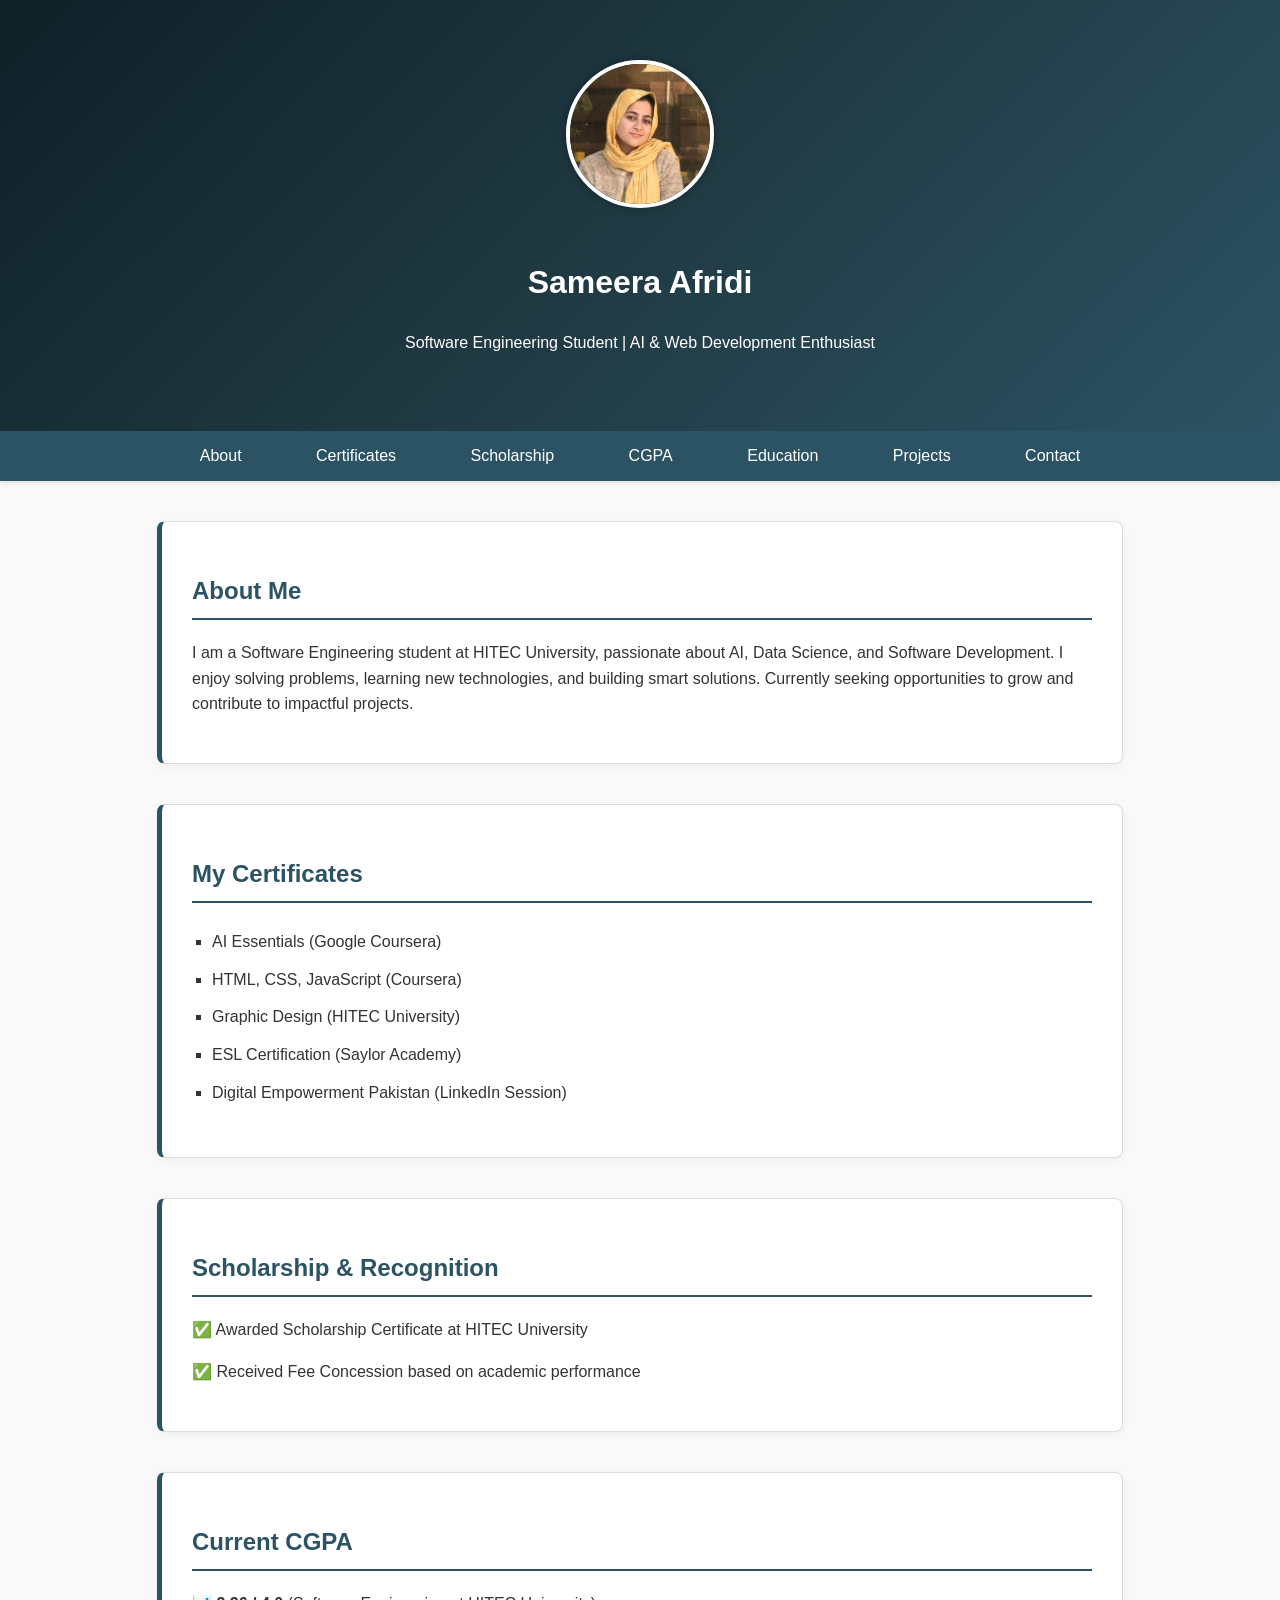
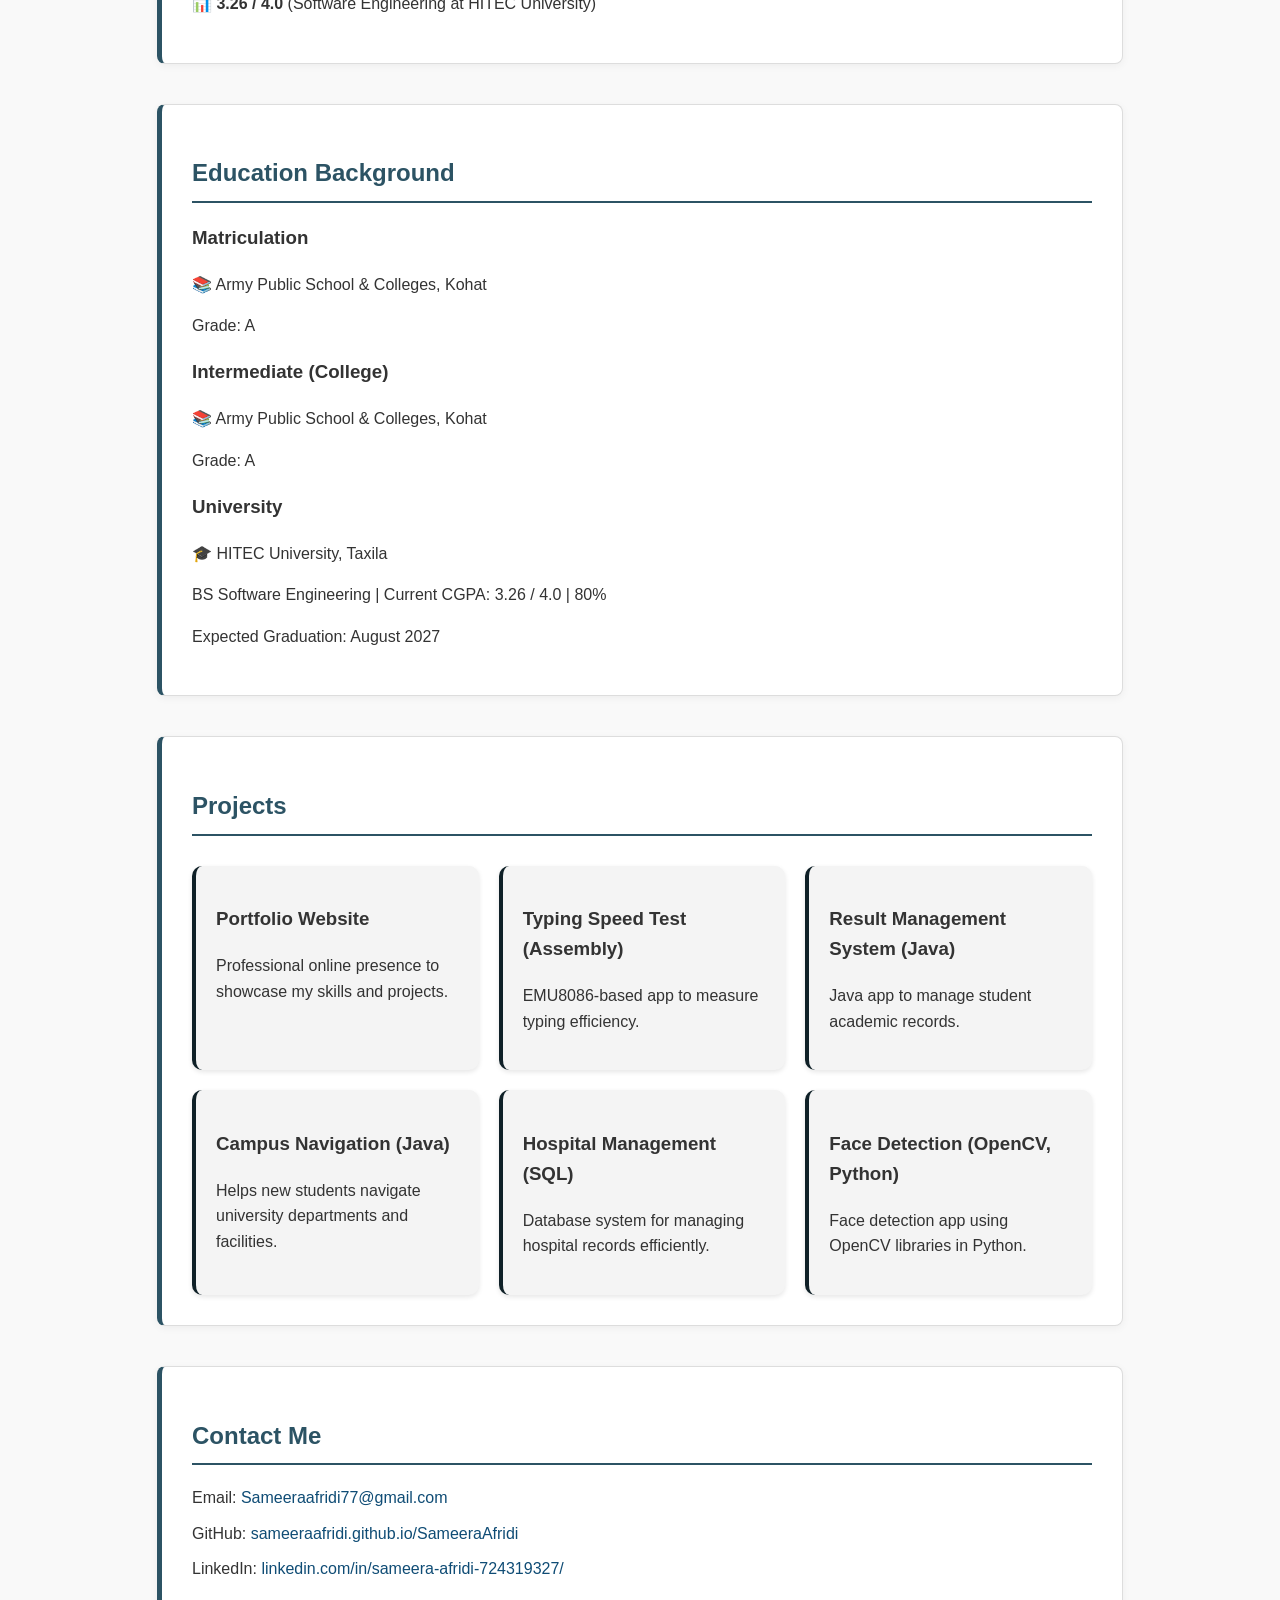
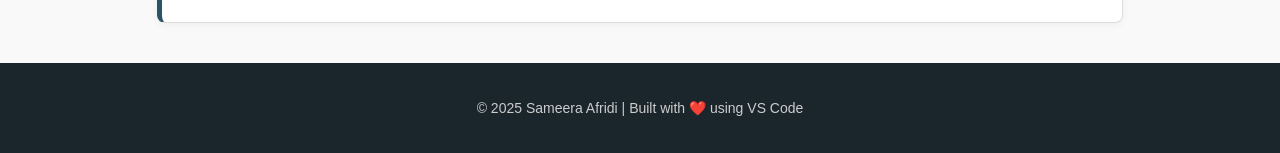
==== portfolio.html @ ee8865da "Initial commit: Portfolio website" ====
<!DOCTYPE html>
<html lang="en">
<head>
    <meta charset="UTF-8">
    <meta name="viewport" content="width=device-width, initial-scale=1.0">
    <title>Sameera Afridi | Portfolio</title>
    <link rel="stylesheet" href="style.css">
</head>
<body>
    <header class="hero">
        <img src="pic.jpg" alt="Sameera Afridi" class="profile-pic">
        <h1>Sameera Afridi</h1>
        <p>Software Engineering Student | AI & Web Development Enthusiast</p>
    </header>

    <nav>
        <ul>
            <li><a href="#about">About</a></li>
            <li><a href="#certificates">Certificates</a></li>
            <li><a href="#scholarship">Scholarship</a></li>
            <li><a href="#cgpa">CGPA</a></li>
            <li><a href="#education">Education</a></li>
            <li><a href="#projects">Projects</a></li>
            <li><a href="#contact">Contact</a></li>
        </ul>
    </nav>

    <section id="about">
        <h2>About Me</h2>
        <p>I am a Software Engineering student at HITEC University, passionate about AI, Data Science, and Software Development. I enjoy solving problems, learning new technologies, and building smart solutions. Currently seeking opportunities to grow and contribute to impactful projects.</p>
    </section>

    <section id="certificates">
        <h2>My Certificates</h2>
        <ul>
            <li>AI Essentials (Google Coursera)</li>
            <li>HTML, CSS, JavaScript (Coursera)</li>
            <li>Graphic Design (HITEC University)</li>
            <li>ESL Certification (Saylor Academy)</li>
            <li>Digital Empowerment Pakistan (LinkedIn Session)</li>
        </ul>
    </section>

    <section id="scholarship">
        <h2>Scholarship & Recognition</h2>
        <p>✅ Awarded Scholarship Certificate at HITEC University</p>
        <p>✅ Received Fee Concession based on academic performance</p>
    </section>

    <section id="cgpa">
        <h2>Current CGPA</h2>
        <p>📊 <strong>3.26 / 4.0</strong> (Software Engineering at HITEC University)</p>
    </section>

    <section id="education">
        <h2>Education Background</h2>
        <h3>Matriculation</h3>
        <p>📚 Army Public School & Colleges, Kohat</p>
        <p>Grade: A</p>

        <h3>Intermediate (College)</h3>
        <p>📚 Army Public School & Colleges, Kohat</p>
        <p>Grade: A</p>

        <h3>University</h3>
        <p>🎓 HITEC University, Taxila</p>
        <p>BS Software Engineering | Current CGPA: 3.26 / 4.0 | 80%</p>
        <p>Expected Graduation: August 2027</p>
    </section>

    <section id="projects">
        <h2>Projects</h2>
        <div class="projects-grid">
            <div class="project-card">
                <h3>Portfolio Website</h3>
                <p>Professional online presence to showcase my skills and projects.</p>
            </div>
            <div class="project-card">
                <h3>Typing Speed Test (Assembly)</h3>
                <p>EMU8086-based app to measure typing efficiency.</p>
            </div>
            <div class="project-card">
                <h3>Result Management System (Java)</h3>
                <p>Java app to manage student academic records.</p>
            </div>
            <div class="project-card">
                <h3>Campus Navigation (Java)</h3>
                <p>Helps new students navigate university departments and facilities.</p>
            </div>
            <div class="project-card">
                <h3>Hospital Management (SQL)</h3>
                <p>Database system for managing hospital records efficiently.</p>
            </div>
            <div class="project-card">
                <h3>Face Detection (OpenCV, Python)</h3>
                <p>Face detection app using OpenCV libraries in Python.</p>
            </div>
        </div>
    </section>

    <section id="contact">
        <h2>Contact Me</h2>
        <p>Email: <a href="mailto:Sameeraafridi77@gmail.com">Sameeraafridi77@gmail.com</a></p>
        <p>GitHub: <a href="https://sameeraafridi.github.io/SameeraAfridi/">sameeraafridi.github.io/SameeraAfridi</a></p>
        <p>LinkedIn: <a href="https://linkedin.com/in/sameera-afridi-724319327/">linkedin.com/in/sameera-afridi-724319327/</a></p>
    </section>

    <footer>
        <p>© 2025 Sameera Afridi | Built with ❤️ using VS Code</p>
    </footer>
</body>
</html>
---- style.css ----
/* General Styles */
body {
    font-family: 'Segoe UI', Tahoma, Geneva, Verdana, sans-serif;
    background-color: #f9f9f9;
    margin: 0;
    padding: 0;
    color: #333;
    line-height: 1.6;
}

header.hero {
    background: linear-gradient(135deg, #0f2027, #203a43, #2c5364);
    color: white;
    text-align: center;
    padding: 60px 20px;
    position: relative;
}

.profile-pic {
    width: 140px;
    height: 140px;
    border-radius: 50%;
    border: 4px solid white;
    object-fit: cover;
    margin-bottom: 20px;
    box-shadow: 0 0 10px rgba(0,0,0,0.3);
}

/* Navigation Bar */
nav {
    background-color: #2c5364;
    text-align: center;
    padding: 12px 0;
    box-shadow: 0 2px 5px rgba(0,0,0,0.1);
}

nav ul {
    list-style: none;
    margin: 0;
    padding: 0;
}

nav ul li {
    display: inline-block;
    margin: 0 25px;
}

nav ul li a {
    color: #ffffff;
    font-weight: 500;
    text-decoration: none;
    font-size: 16px;
    padding: 5px 10px;
    transition: 0.3s;
}

nav ul li a:hover {
    background-color: #ffffff;
    color: #2c5364;
    border-radius: 5px;
}

/* Section Layout */
section {
    max-width: 900px;
    margin: 40px auto;
    padding: 30px;
    background-color: #fff;
    border: 1px solid #ddd;
    border-left: 5px solid #2c5364;
    border-radius: 8px;
    box-shadow: 0 2px 8px rgba(0,0,0,0.05);
    transition: all 0.3s;
}

section h2 {
    color: #2c5364;
    font-size: 24px;
    border-bottom: 2px solid #2c5364;
    padding-bottom: 8px;
    margin-bottom: 20px;
}

section ul {
    list-style-type: square;
    padding-left: 20px;
}

section ul li {
    padding: 6px 0;
}

/* Projects Grid */
.projects-grid {
    display: grid;
    grid-template-columns: repeat(auto-fit, minmax(250px, 1fr));
    gap: 20px;
    padding-top: 10px;
}

.project-card {
    background-color: #f4f4f4;
    padding: 20px;
    border-radius: 10px;
    border-left: 4px solid #0f2027;
    box-shadow: 0 2px 5px rgba(0,0,0,0.1);
    transition: transform 0.3s;
}

.project-card:hover {
    transform: translateY(-5px);
    box-shadow: 0 8px 15px rgba(0,0,0,0.1);
}

/* Links Styling */
a {
    color: #0f4c75;
    text-decoration: none;
    font-weight: 500;
}

a:hover {
    text-decoration: underline;
}

/* Contact Section */
#contact p {
    margin: 10px 0;
}

/* Footer */
footer {
    background-color: #1b262c;
    color: #cccccc;
    text-align: center;
    padding: 20px;
    margin-top: 20px;
    font-size: 14px;
}

/* Smooth fade for sections */
section {
    animation: fadeIn 1s ease-in;
}

@keyframes fadeIn {
    from { opacity: 0; transform: translateY(20px); }
    to { opacity: 1; transform: translateY(0); }
}
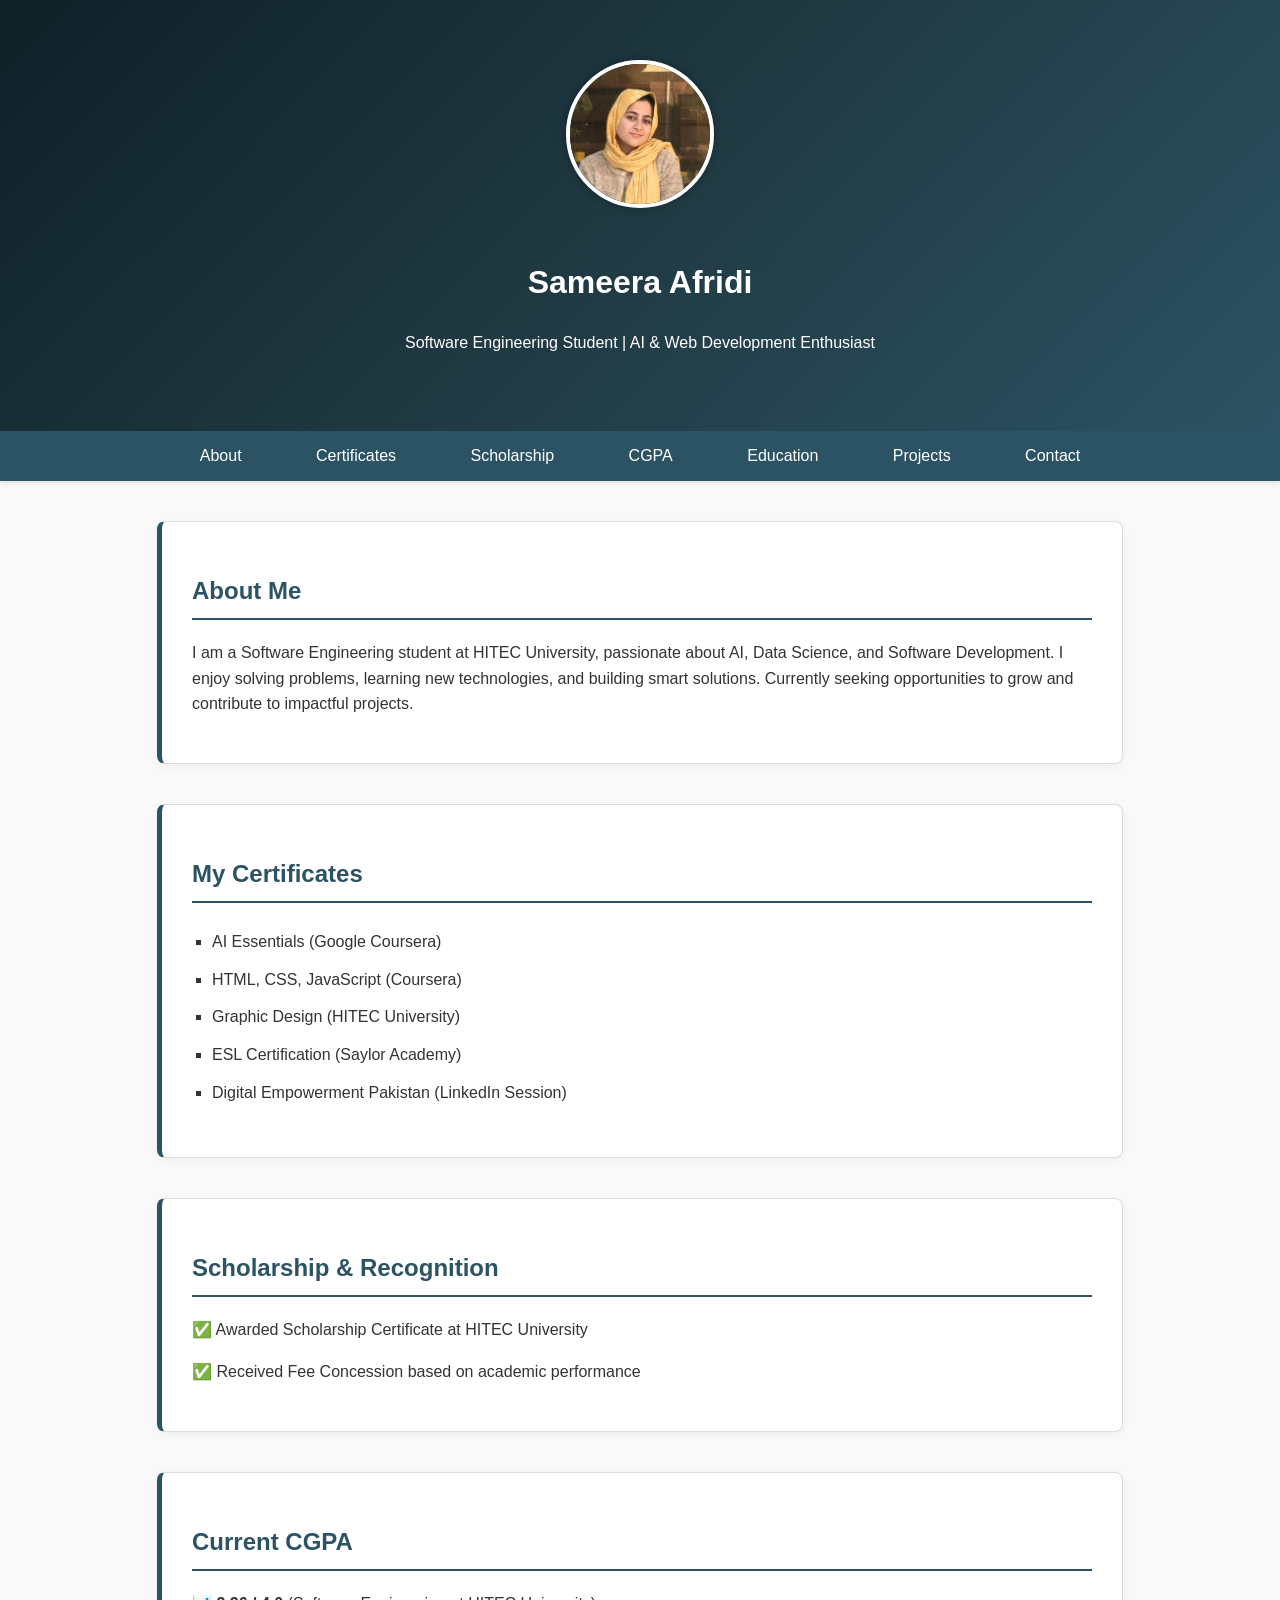
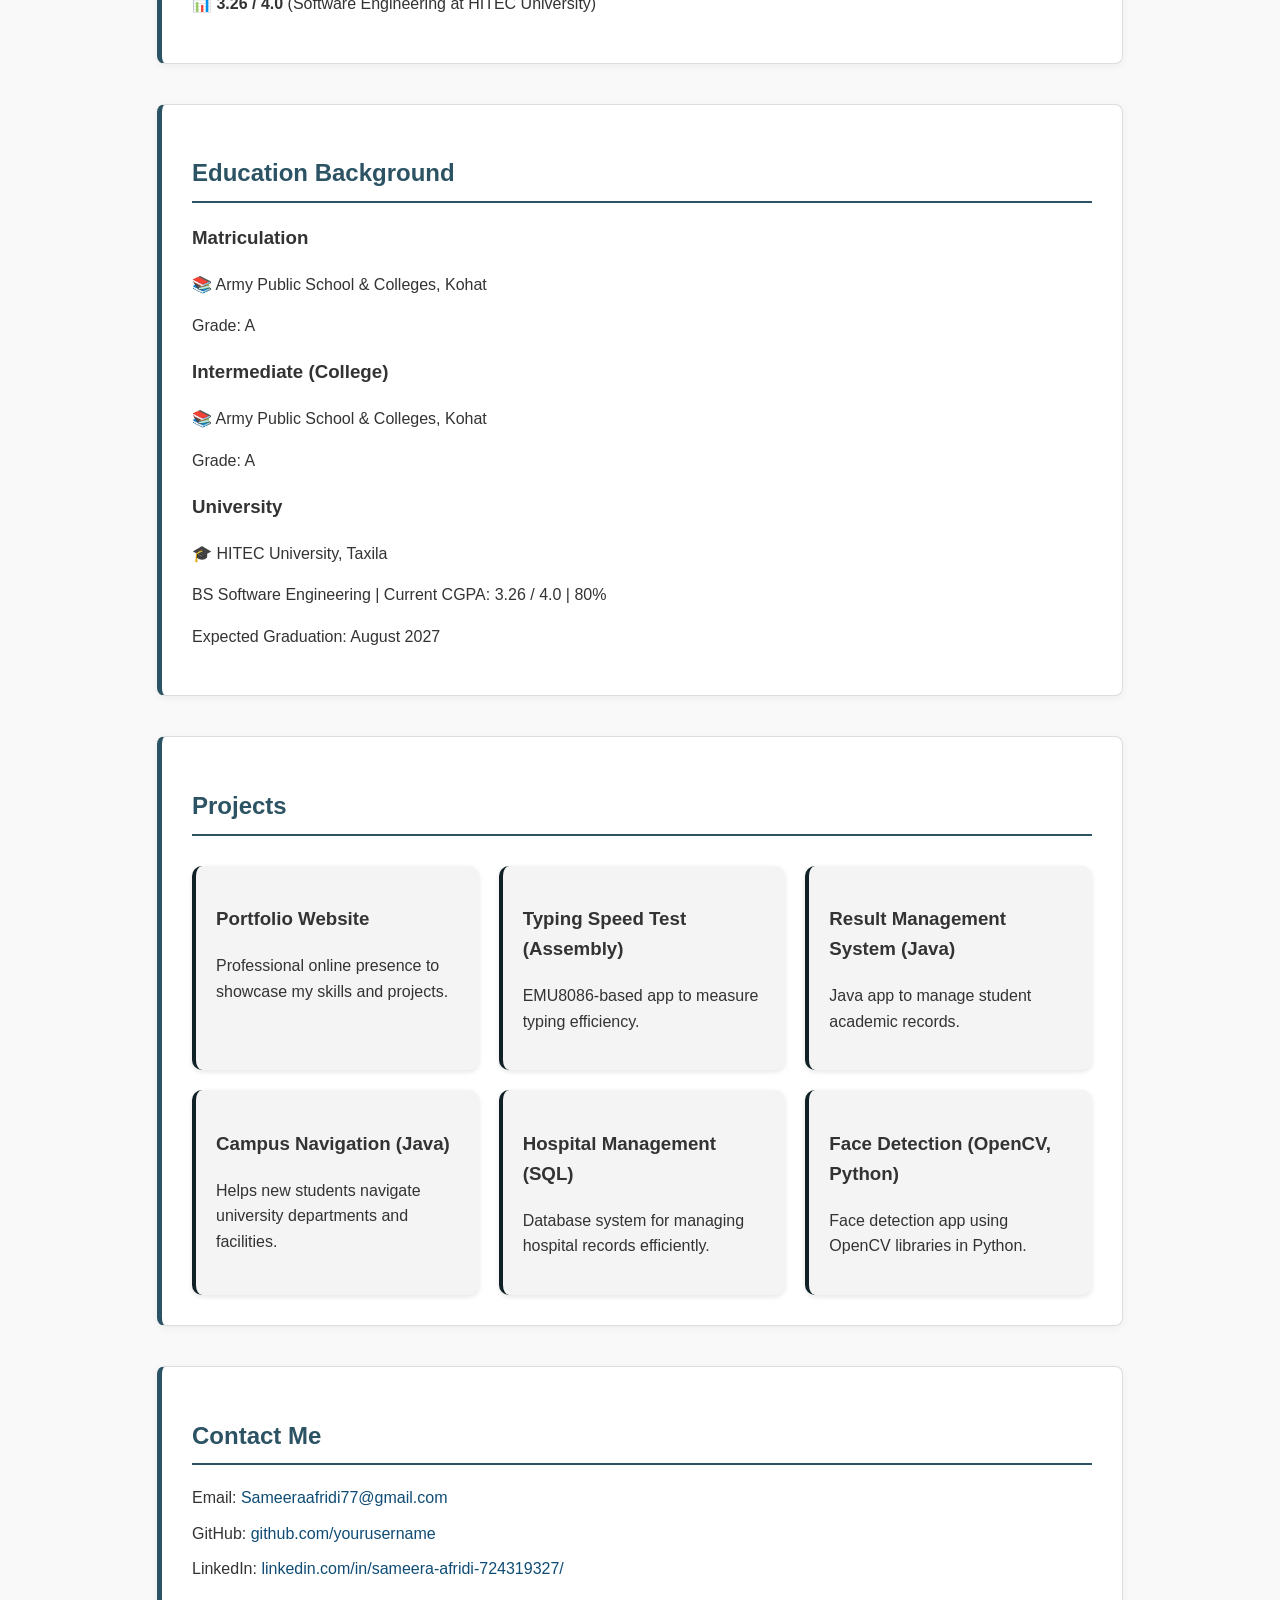
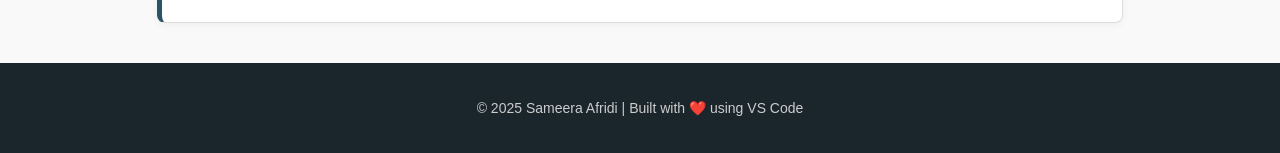
==== commit d1468758: "Clean initial commit: Portfolio website" ====
--- a/portfolio.html
+++ b/portfolio.html
@@ -101,7 +101,7 @@
     <section id="contact">
         <h2>Contact Me</h2>
         <p>Email: <a href="mailto:Sameeraafridi77@gmail.com">Sameeraafridi77@gmail.com</a></p>
-        <p>GitHub: <a href="https://sameeraafridi.github.io/SameeraAfridi/">sameeraafridi.github.io/SameeraAfridi</a></p>
+        <p>GitHub: <a href="https://sameeraafridi.github.io/SameeraAfridi/">github.com/yourusername</a></p>
         <p>LinkedIn: <a href="https://linkedin.com/in/sameera-afridi-724319327/">linkedin.com/in/sameera-afridi-724319327/</a></p>
     </section>
 
